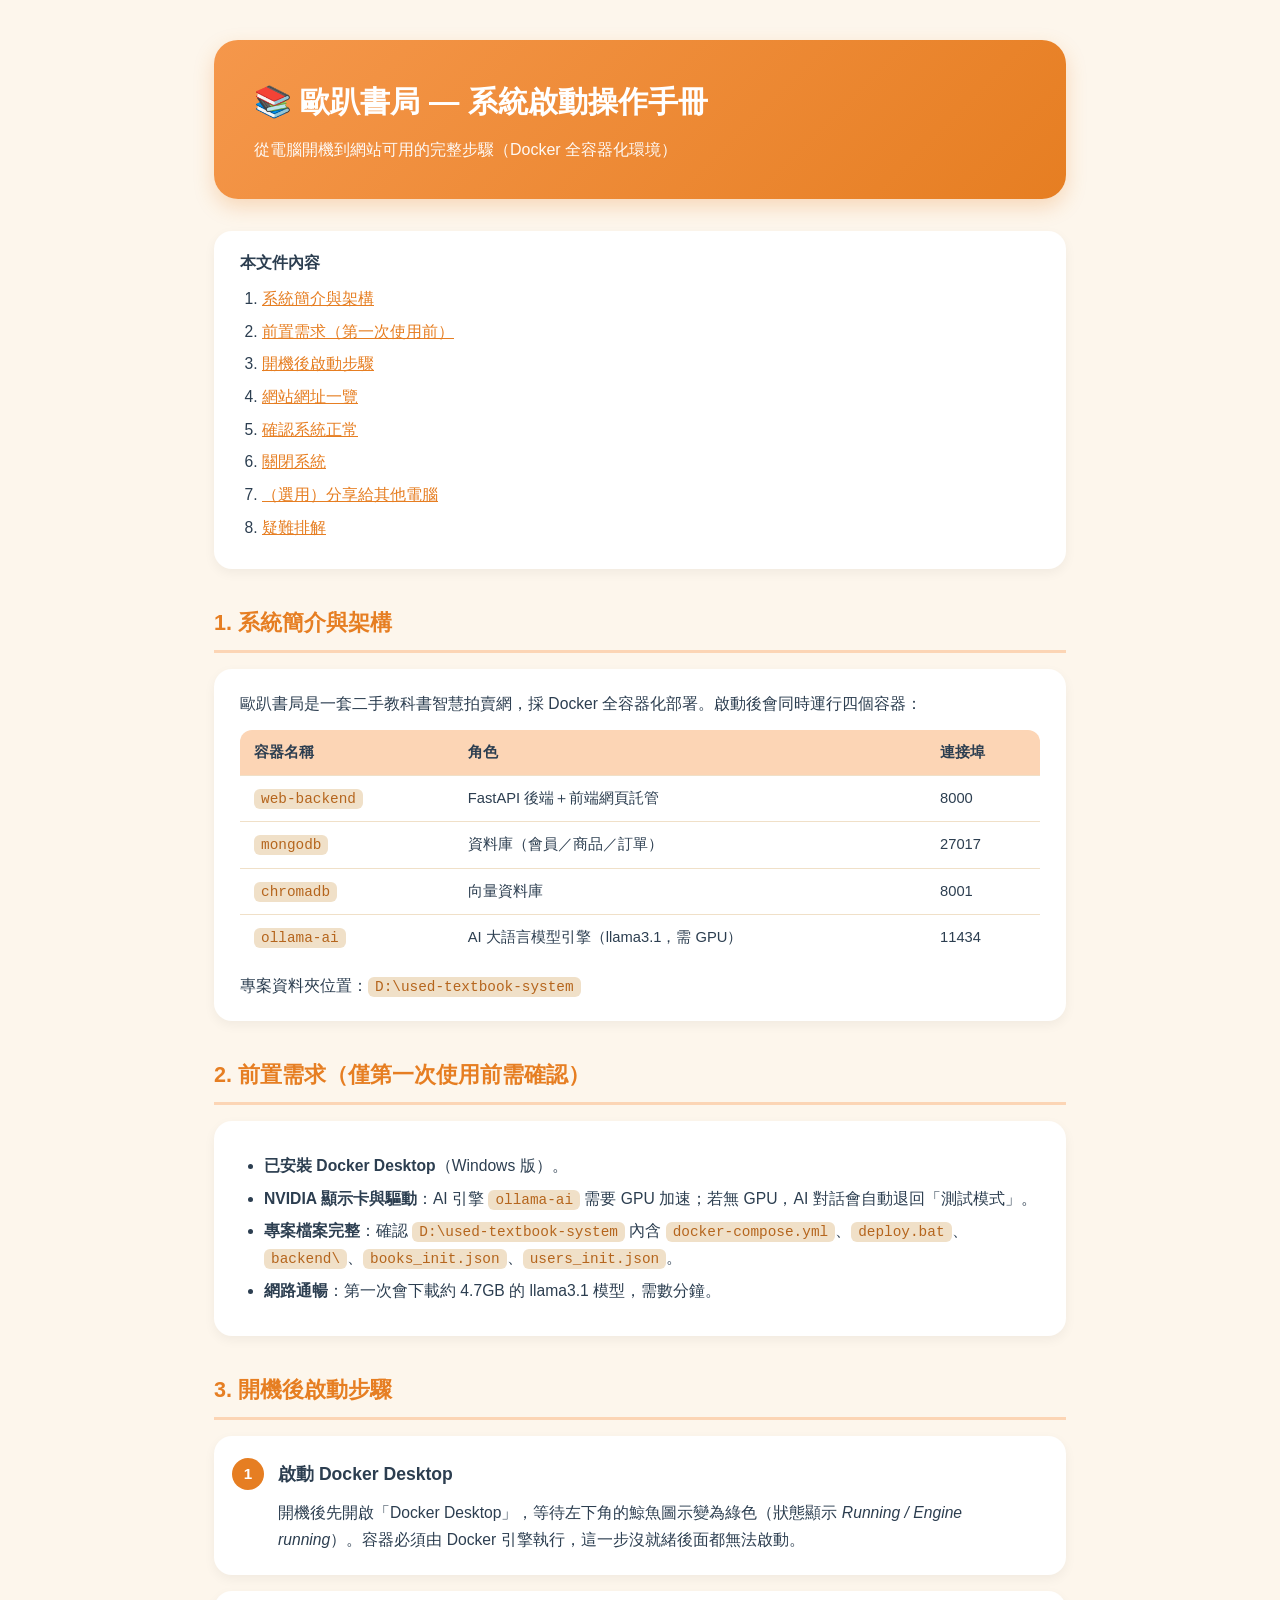
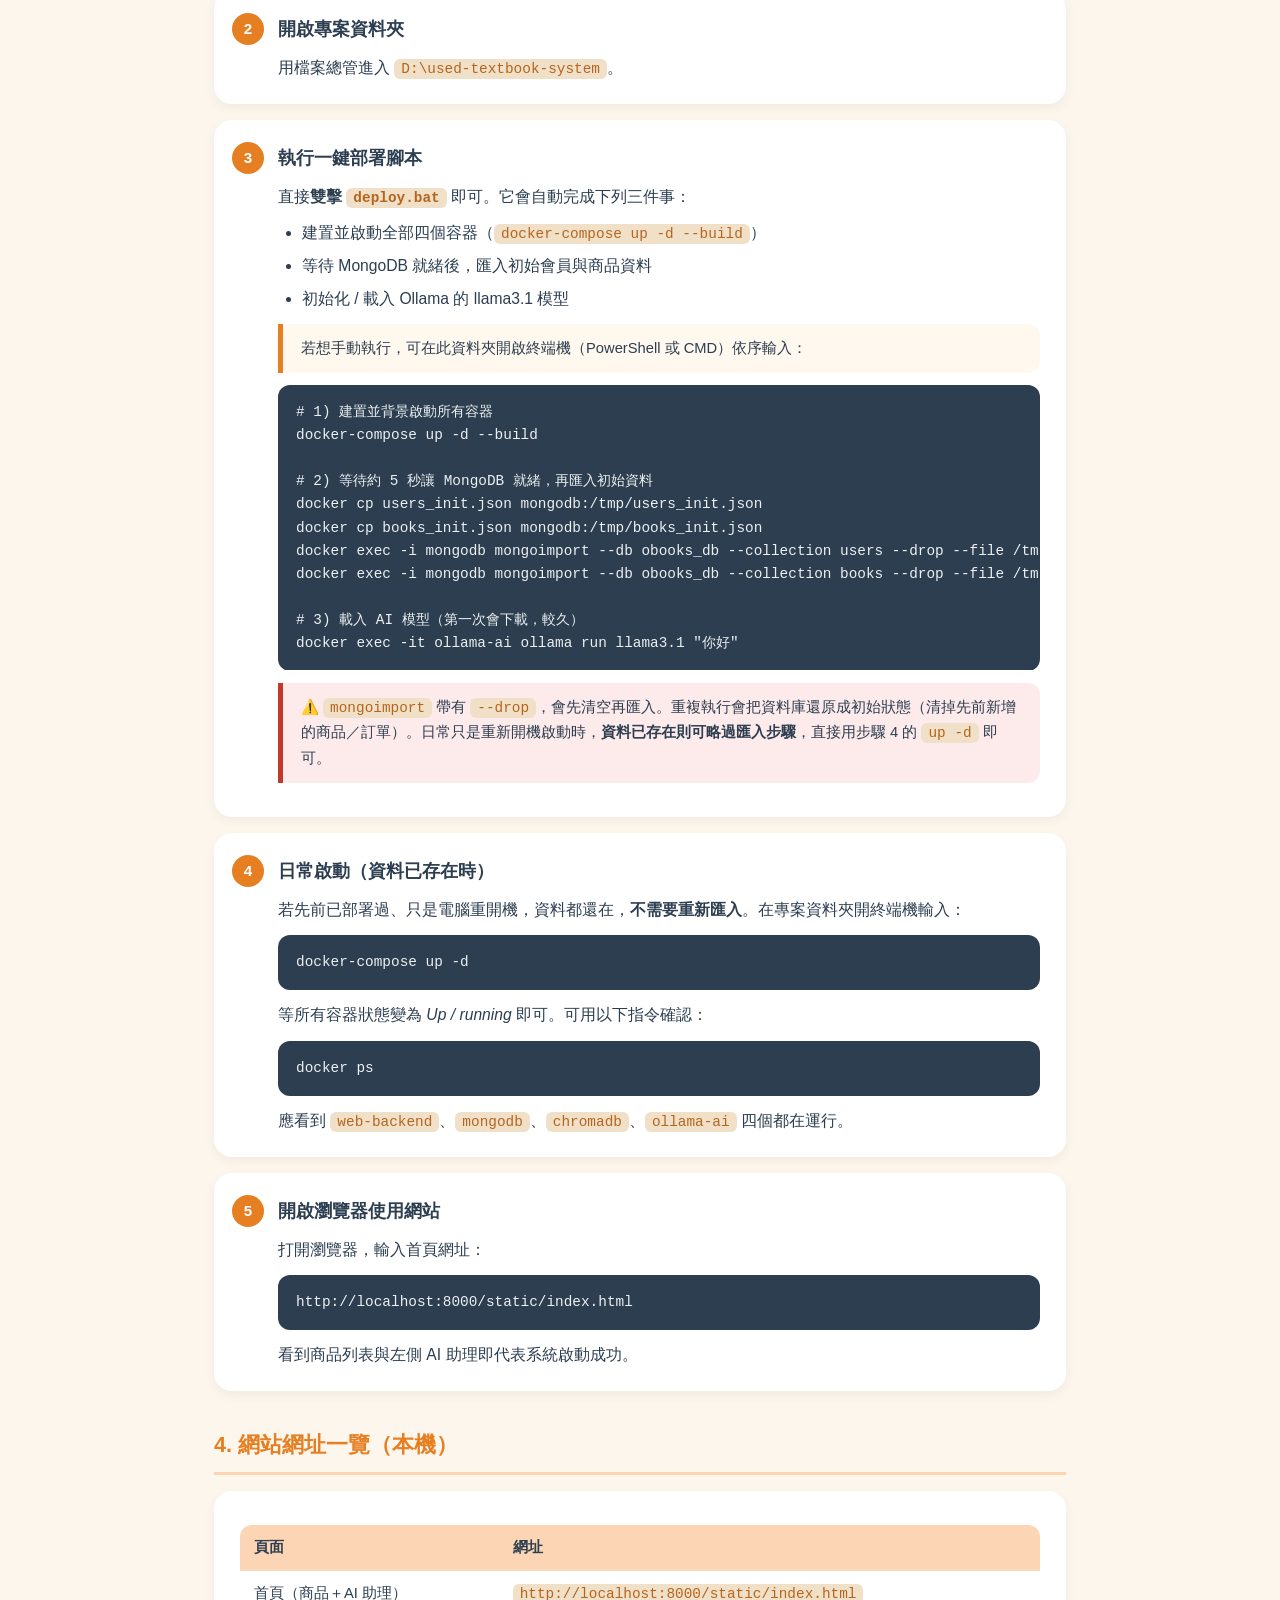
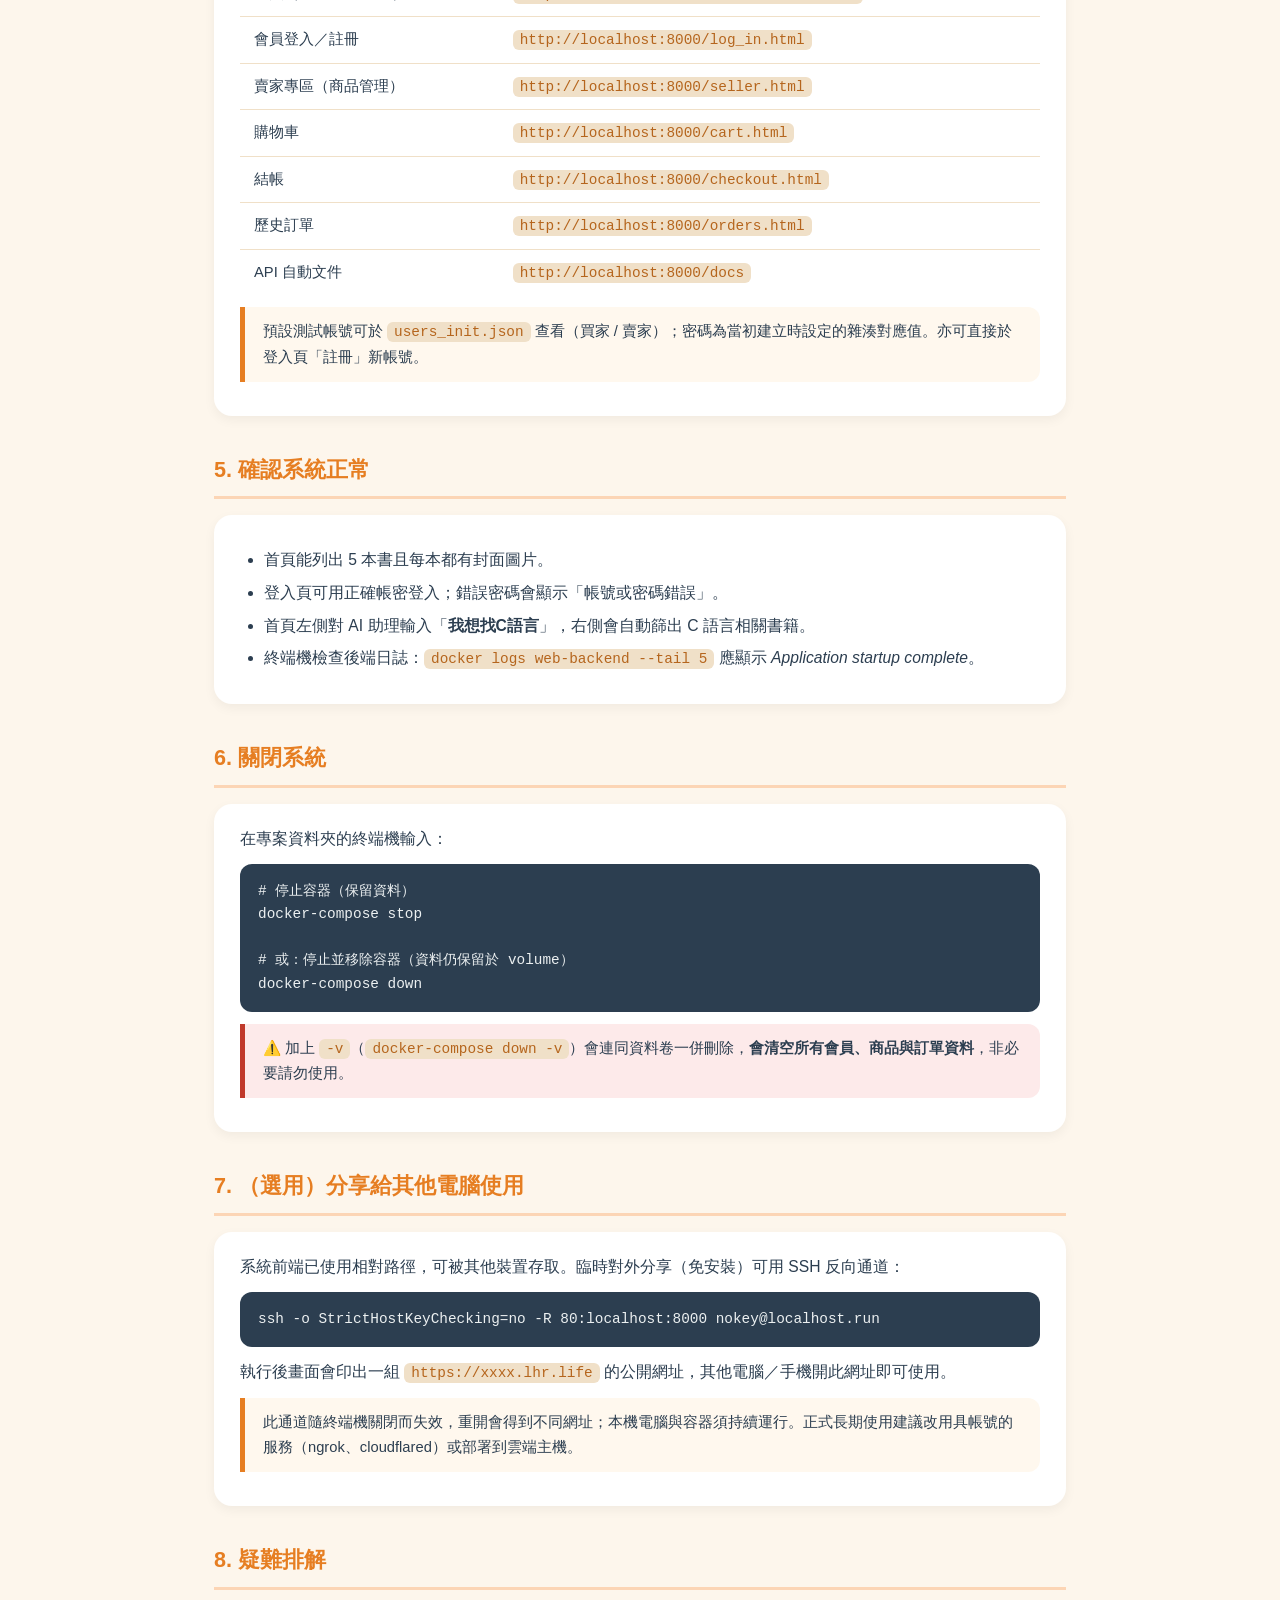
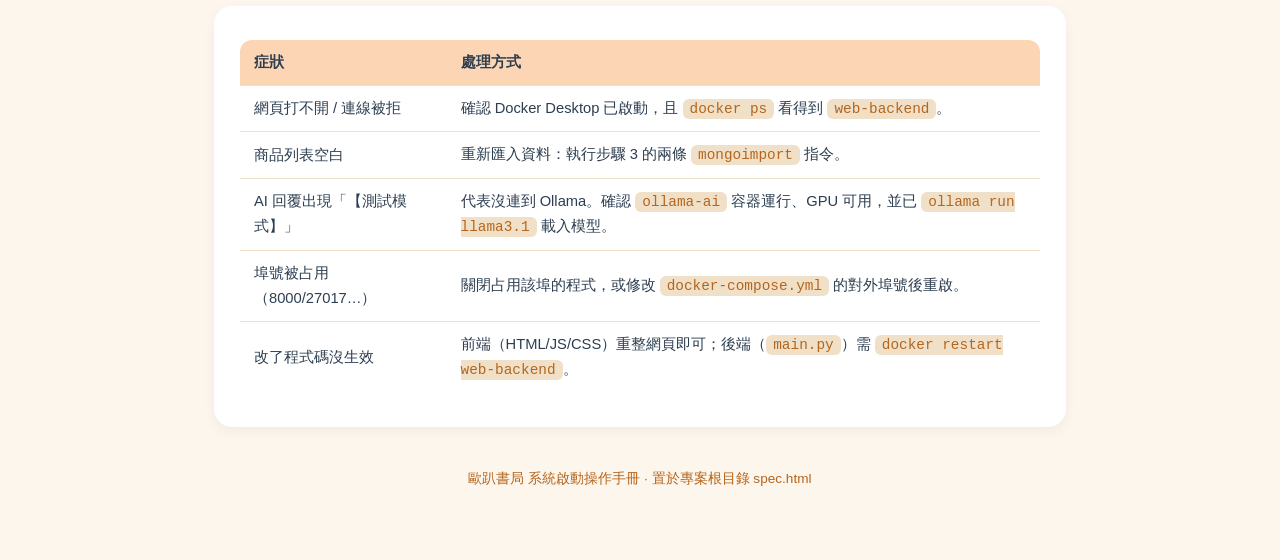
==== spec.html @ 5fd43fd4 "新增系統啟動手冊、程式碼加註解、API 改相對路徑 - spec.html：專案根目錄的系統啟動操作手冊，涵蓋開機後到網站可用的完整步驟、網址一覽、關閉、外網分享與疑難排解 - common.js：A" ====
<!DOCTYPE html>
<html lang="zh-TW">
<head>
  <meta charset="UTF-8">
  <meta name="viewport" content="width=device-width, initial-scale=1.0">
  <title>歐趴書局 - 系統啟動操作手冊</title>
  <style>
    * { box-sizing: border-box; margin: 0; padding: 0; }
    body {
      font-family: "Microsoft JhengHei", "PingFang TC", sans-serif;
      color: #2c3e50; line-height: 1.7; background: #fdf6ec;
      max-width: 900px; margin: 0 auto; padding: 40px 24px 80px;
    }
    header.title {
      background: linear-gradient(135deg, #f5974b, #e67e22);
      color: #fff; border-radius: 24px; padding: 36px 40px; margin-bottom: 32px;
      box-shadow: 0 8px 20px rgba(230,126,34,0.25);
    }
    header.title h1 { font-size: 1.9rem; margin-bottom: 8px; }
    header.title p { opacity: 0.95; font-size: 1rem; }

    h2 {
      font-size: 1.35rem; color: #e67e22; margin: 36px 0 16px;
      padding-bottom: 8px; border-bottom: 3px solid #fcd5b5;
    }
    h3 { font-size: 1.1rem; margin: 20px 0 10px; color: #2c3e50; }
    p, li { font-size: 0.98rem; }
    ul, ol { padding-left: 24px; margin: 10px 0; }
    li { margin-bottom: 6px; }

    .card {
      background: #fff; border-radius: 18px; padding: 22px 26px; margin-bottom: 18px;
      box-shadow: 0 4px 12px rgba(0,0,0,0.05);
    }

    /* 步驟區塊 */
    .step {
      background: #fff; border-radius: 18px; padding: 22px 26px 22px 64px;
      margin-bottom: 16px; position: relative; box-shadow: 0 4px 12px rgba(0,0,0,0.05);
    }
    .step .num {
      position: absolute; left: 18px; top: 22px;
      width: 32px; height: 32px; border-radius: 50%;
      background: #e67e22; color: #fff; font-weight: bold;
      display: flex; align-items: center; justify-content: center; font-size: 0.95rem;
    }
    .step h3 { margin-top: 2px; }

    code {
      background: #f0e0c8; color: #b5651d; padding: 2px 7px;
      border-radius: 6px; font-family: Consolas, monospace; font-size: 0.9rem;
    }
    pre {
      background: #2c3e50; color: #ecf0f1; padding: 16px 18px; border-radius: 12px;
      overflow-x: auto; margin: 12px 0; font-size: 0.9rem; line-height: 1.6;
    }
    pre code { background: none; color: inherit; padding: 0; }

    table { width: 100%; border-collapse: collapse; margin: 12px 0; background: #fff; border-radius: 12px; overflow: hidden; }
    th, td { text-align: left; padding: 10px 14px; border-bottom: 1px solid #f0e0c8; font-size: 0.92rem; }
    th { background: #fcd5b5; color: #2c3e50; }
    tr:last-child td { border-bottom: none; }

    .note {
      background: #fff8ee; border-left: 5px solid #e67e22;
      padding: 12px 18px; border-radius: 0 12px 12px 0; margin: 12px 0; font-size: 0.92rem;
    }
    .warn {
      background: #fdeaea; border-left: 5px solid #c0392b;
      padding: 12px 18px; border-radius: 0 12px 12px 0; margin: 12px 0; font-size: 0.92rem;
    }
    a { color: #e67e22; }
    .toc { background: #fff; border-radius: 18px; padding: 18px 26px; margin-bottom: 28px; box-shadow: 0 4px 12px rgba(0,0,0,0.05); }
    .toc ol { padding-left: 22px; }
    footer { text-align: center; color: #b5651d; font-size: 0.85rem; margin-top: 40px; }
  </style>
</head>
<body>

  <header class="title">
    <h1>📚 歐趴書局 — 系統啟動操作手冊</h1>
    <p>從電腦開機到網站可用的完整步驟（Docker 全容器化環境）</p>
  </header>

  <!-- 目錄 -->
  <nav class="toc">
    <strong>本文件內容</strong>
    <ol>
      <li><a href="#intro">系統簡介與架構</a></li>
      <li><a href="#prereq">前置需求（第一次使用前）</a></li>
      <li><a href="#startup">開機後啟動步驟</a></li>
      <li><a href="#urls">網站網址一覽</a></li>
      <li><a href="#verify">確認系統正常</a></li>
      <li><a href="#shutdown">關閉系統</a></li>
      <li><a href="#external">（選用）分享給其他電腦</a></li>
      <li><a href="#trouble">疑難排解</a></li>
    </ol>
  </nav>

  <!-- 1. 系統簡介 -->
  <h2 id="intro">1. 系統簡介與架構</h2>
  <div class="card">
    <p>歐趴書局是一套二手教科書智慧拍賣網，採 Docker 全容器化部署。啟動後會同時運行四個容器：</p>
    <table>
      <tr><th>容器名稱</th><th>角色</th><th>連接埠</th></tr>
      <tr><td><code>web-backend</code></td><td>FastAPI 後端＋前端網頁託管</td><td>8000</td></tr>
      <tr><td><code>mongodb</code></td><td>資料庫（會員／商品／訂單）</td><td>27017</td></tr>
      <tr><td><code>chromadb</code></td><td>向量資料庫</td><td>8001</td></tr>
      <tr><td><code>ollama-ai</code></td><td>AI 大語言模型引擎（llama3.1，需 GPU）</td><td>11434</td></tr>
    </table>
    <p>專案資料夾位置：<code>D:\used-textbook-system</code></p>
  </div>

  <!-- 2. 前置需求 -->
  <h2 id="prereq">2. 前置需求（僅第一次使用前需確認）</h2>
  <div class="card">
    <ul>
      <li><strong>已安裝 Docker Desktop</strong>（Windows 版）。</li>
      <li><strong>NVIDIA 顯示卡與驅動</strong>：AI 引擎 <code>ollama-ai</code> 需要 GPU 加速；若無 GPU，AI 對話會自動退回「測試模式」。</li>
      <li><strong>專案檔案完整</strong>：確認 <code>D:\used-textbook-system</code> 內含 <code>docker-compose.yml</code>、<code>deploy.bat</code>、<code>backend\</code>、<code>books_init.json</code>、<code>users_init.json</code>。</li>
      <li><strong>網路通暢</strong>：第一次會下載約 4.7GB 的 llama3.1 模型，需數分鐘。</li>
    </ul>
  </div>

  <!-- 3. 開機後啟動步驟 -->
  <h2 id="startup">3. 開機後啟動步驟</h2>

  <div class="step">
    <div class="num">1</div>
    <h3>啟動 Docker Desktop</h3>
    <p>開機後先開啟「Docker Desktop」，等待左下角的鯨魚圖示變為綠色（狀態顯示 <em>Running / Engine running</em>）。容器必須由 Docker 引擎執行，這一步沒就緒後面都無法啟動。</p>
  </div>

  <div class="step">
    <div class="num">2</div>
    <h3>開啟專案資料夾</h3>
    <p>用檔案總管進入 <code>D:\used-textbook-system</code>。</p>
  </div>

  <div class="step">
    <div class="num">3</div>
    <h3>執行一鍵部署腳本</h3>
    <p>直接<strong>雙擊 <code>deploy.bat</code></strong> 即可。它會自動完成下列三件事：</p>
    <ul>
      <li>建置並啟動全部四個容器（<code>docker-compose up -d --build</code>）</li>
      <li>等待 MongoDB 就緒後，匯入初始會員與商品資料</li>
      <li>初始化 / 載入 Ollama 的 llama3.1 模型</li>
    </ul>
    <p class="note">若想手動執行，可在此資料夾開啟終端機（PowerShell 或 CMD）依序輸入：</p>
    <pre><code># 1) 建置並背景啟動所有容器
docker-compose up -d --build

# 2) 等待約 5 秒讓 MongoDB 就緒，再匯入初始資料
docker cp users_init.json mongodb:/tmp/users_init.json
docker cp books_init.json mongodb:/tmp/books_init.json
docker exec -i mongodb mongoimport --db obooks_db --collection users --drop --file /tmp/users_init.json --jsonArray
docker exec -i mongodb mongoimport --db obooks_db --collection books --drop --file /tmp/books_init.json --jsonArray

# 3) 載入 AI 模型（第一次會下載，較久）
docker exec -it ollama-ai ollama run llama3.1 "你好"</code></pre>
    <p class="warn">⚠️ <code>mongoimport</code> 帶有 <code>--drop</code>，會先清空再匯入。重複執行會把資料庫還原成初始狀態（清掉先前新增的商品／訂單）。日常只是重新開機啟動時，<strong>資料已存在則可略過匯入步驟</strong>，直接用步驟 4 的 <code>up -d</code> 即可。</p>
  </div>

  <div class="step">
    <div class="num">4</div>
    <h3>日常啟動（資料已存在時）</h3>
    <p>若先前已部署過、只是電腦重開機，資料都還在，<strong>不需要重新匯入</strong>。在專案資料夾開終端機輸入：</p>
    <pre><code>docker-compose up -d</code></pre>
    <p>等所有容器狀態變為 <em>Up / running</em> 即可。可用以下指令確認：</p>
    <pre><code>docker ps</code></pre>
    <p>應看到 <code>web-backend</code>、<code>mongodb</code>、<code>chromadb</code>、<code>ollama-ai</code> 四個都在運行。</p>
  </div>

  <div class="step">
    <div class="num">5</div>
    <h3>開啟瀏覽器使用網站</h3>
    <p>打開瀏覽器，輸入首頁網址：</p>
    <pre><code>http://localhost:8000/static/index.html</code></pre>
    <p>看到商品列表與左側 AI 助理即代表系統啟動成功。</p>
  </div>

  <!-- 4. 網址一覽 -->
  <h2 id="urls">4. 網站網址一覽（本機）</h2>
  <div class="card">
    <table>
      <tr><th>頁面</th><th>網址</th></tr>
      <tr><td>首頁（商品＋AI 助理）</td><td><code>http://localhost:8000/static/index.html</code></td></tr>
      <tr><td>會員登入／註冊</td><td><code>http://localhost:8000/log_in.html</code></td></tr>
      <tr><td>賣家專區（商品管理）</td><td><code>http://localhost:8000/seller.html</code></td></tr>
      <tr><td>購物車</td><td><code>http://localhost:8000/cart.html</code></td></tr>
      <tr><td>結帳</td><td><code>http://localhost:8000/checkout.html</code></td></tr>
      <tr><td>歷史訂單</td><td><code>http://localhost:8000/orders.html</code></td></tr>
      <tr><td>API 自動文件</td><td><code>http://localhost:8000/docs</code></td></tr>
    </table>
    <p class="note">預設測試帳號可於 <code>users_init.json</code> 查看（買家 / 賣家）；密碼為當初建立時設定的雜湊對應值。亦可直接於登入頁「註冊」新帳號。</p>
  </div>

  <!-- 5. 確認系統正常 -->
  <h2 id="verify">5. 確認系統正常</h2>
  <div class="card">
    <ul>
      <li>首頁能列出 5 本書且每本都有封面圖片。</li>
      <li>登入頁可用正確帳密登入；錯誤密碼會顯示「帳號或密碼錯誤」。</li>
      <li>首頁左側對 AI 助理輸入「<strong>我想找C語言</strong>」，右側會自動篩出 C 語言相關書籍。</li>
      <li>終端機檢查後端日誌：<code>docker logs web-backend --tail 5</code> 應顯示 <em>Application startup complete</em>。</li>
    </ul>
  </div>

  <!-- 6. 關閉系統 -->
  <h2 id="shutdown">6. 關閉系統</h2>
  <div class="card">
    <p>在專案資料夾的終端機輸入：</p>
    <pre><code># 停止容器（保留資料）
docker-compose stop

# 或：停止並移除容器（資料仍保留於 volume）
docker-compose down</code></pre>
    <p class="warn">⚠️ 加上 <code>-v</code>（<code>docker-compose down -v</code>）會連同資料卷一併刪除，<strong>會清空所有會員、商品與訂單資料</strong>，非必要請勿使用。</p>
  </div>

  <!-- 7. 外網分享 -->
  <h2 id="external">7. （選用）分享給其他電腦使用</h2>
  <div class="card">
    <p>系統前端已使用相對路徑，可被其他裝置存取。臨時對外分享（免安裝）可用 SSH 反向通道：</p>
    <pre><code>ssh -o StrictHostKeyChecking=no -R 80:localhost:8000 nokey@localhost.run</code></pre>
    <p>執行後畫面會印出一組 <code>https://xxxx.lhr.life</code> 的公開網址，其他電腦／手機開此網址即可使用。</p>
    <p class="note">此通道隨終端機關閉而失效，重開會得到不同網址；本機電腦與容器須持續運行。正式長期使用建議改用具帳號的服務（ngrok、cloudflared）或部署到雲端主機。</p>
  </div>

  <!-- 8. 疑難排解 -->
  <h2 id="trouble">8. 疑難排解</h2>
  <div class="card">
    <table>
      <tr><th>症狀</th><th>處理方式</th></tr>
      <tr><td>網頁打不開 / 連線被拒</td><td>確認 Docker Desktop 已啟動，且 <code>docker ps</code> 看得到 <code>web-backend</code>。</td></tr>
      <tr><td>商品列表空白</td><td>重新匯入資料：執行步驟 3 的兩條 <code>mongoimport</code> 指令。</td></tr>
      <tr><td>AI 回覆出現「【測試模式】」</td><td>代表沒連到 Ollama。確認 <code>ollama-ai</code> 容器運行、GPU 可用，並已 <code>ollama run llama3.1</code> 載入模型。</td></tr>
      <tr><td>埠號被占用（8000/27017…）</td><td>關閉占用該埠的程式，或修改 <code>docker-compose.yml</code> 的對外埠號後重啟。</td></tr>
      <tr><td>改了程式碼沒生效</td><td>前端（HTML/JS/CSS）重整網頁即可；後端（<code>main.py</code>）需 <code>docker restart web-backend</code>。</td></tr>
    </table>
  </div>

  <footer>歐趴書局 系統啟動操作手冊 · 置於專案根目錄 spec.html</footer>

</body>
</html>
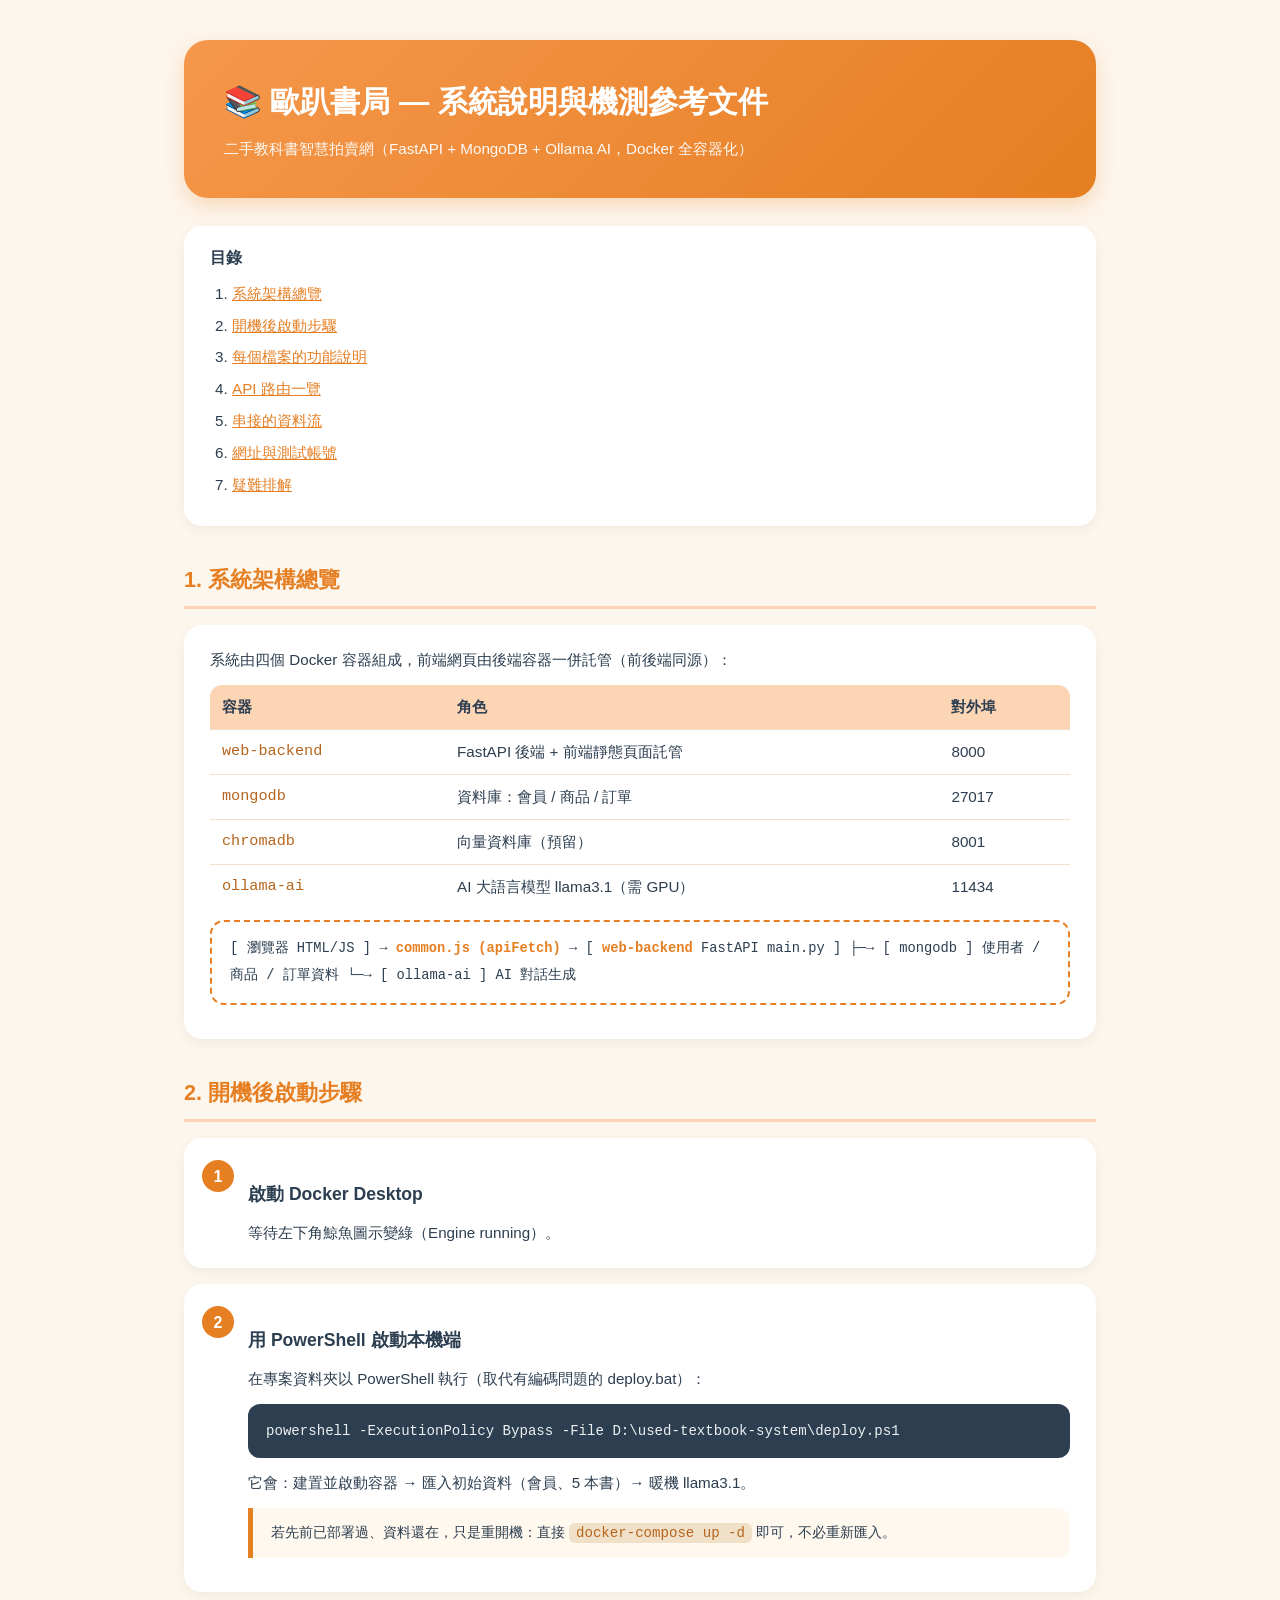
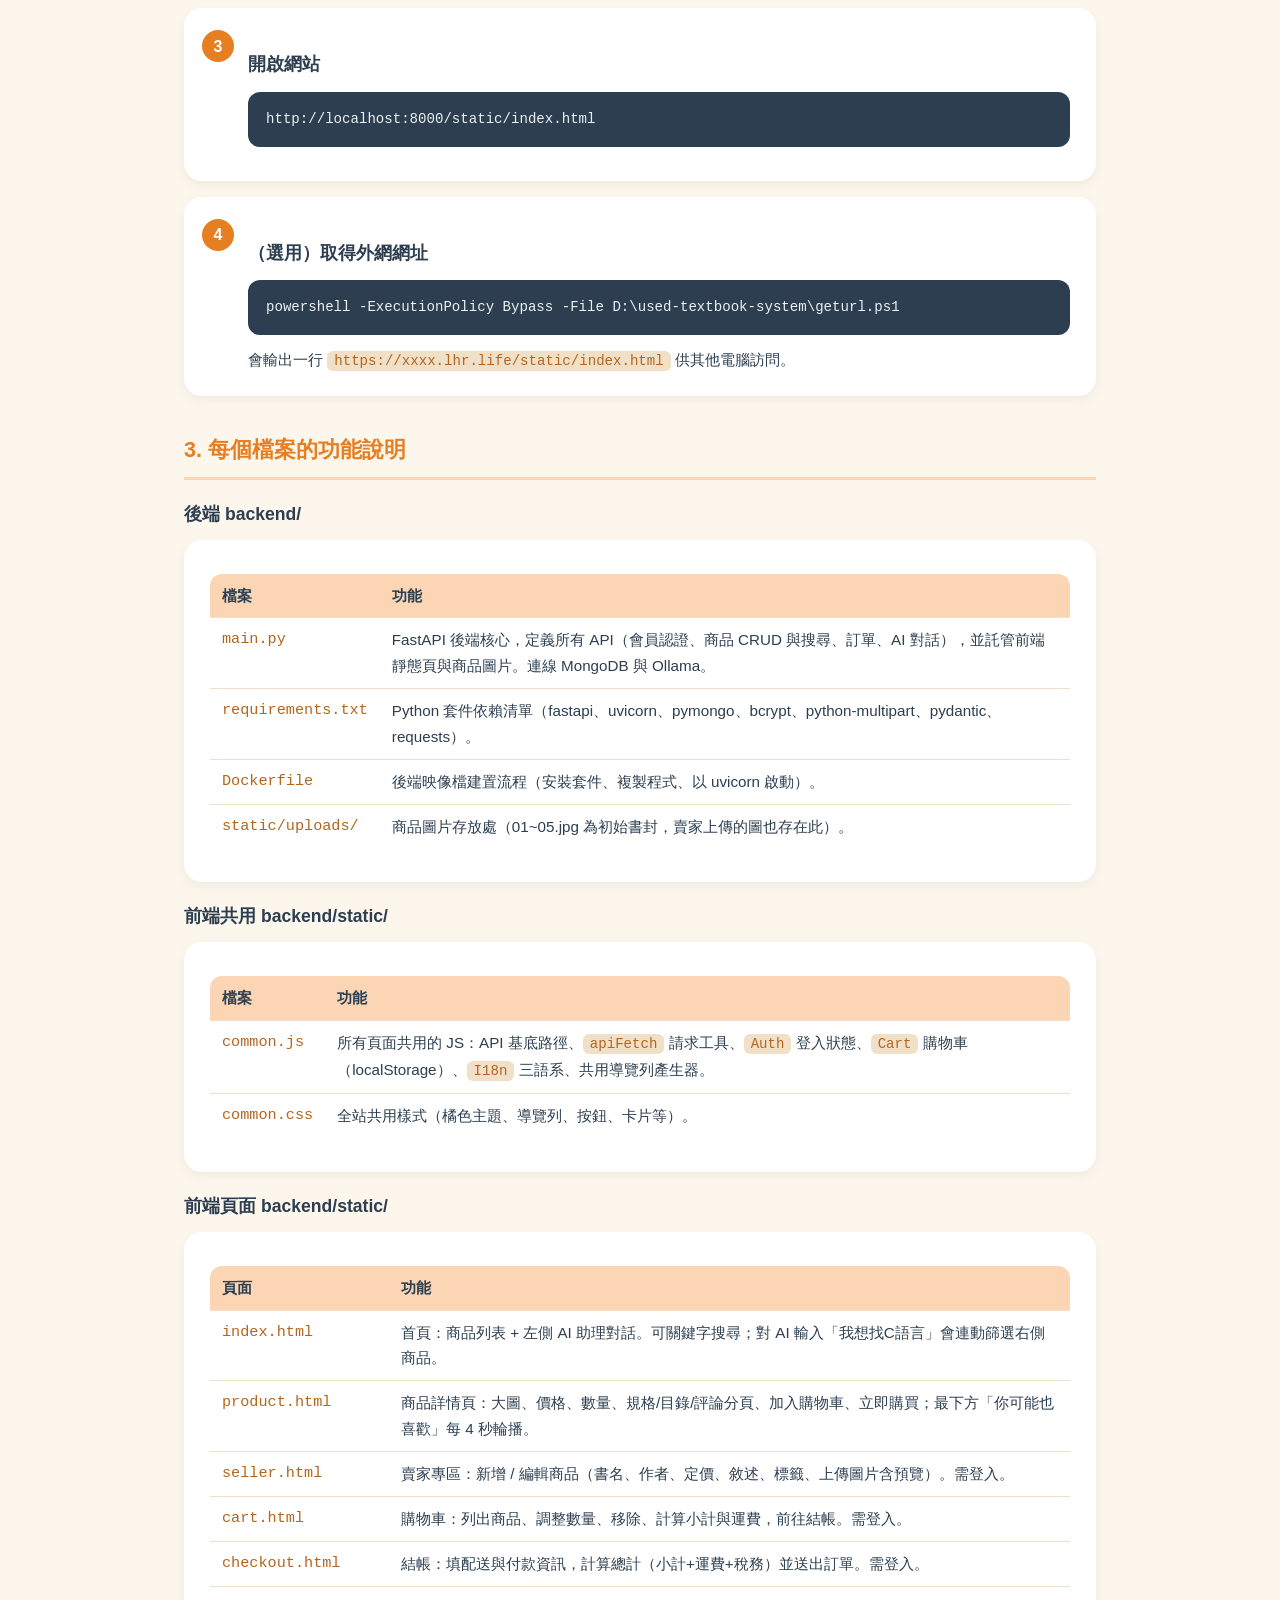
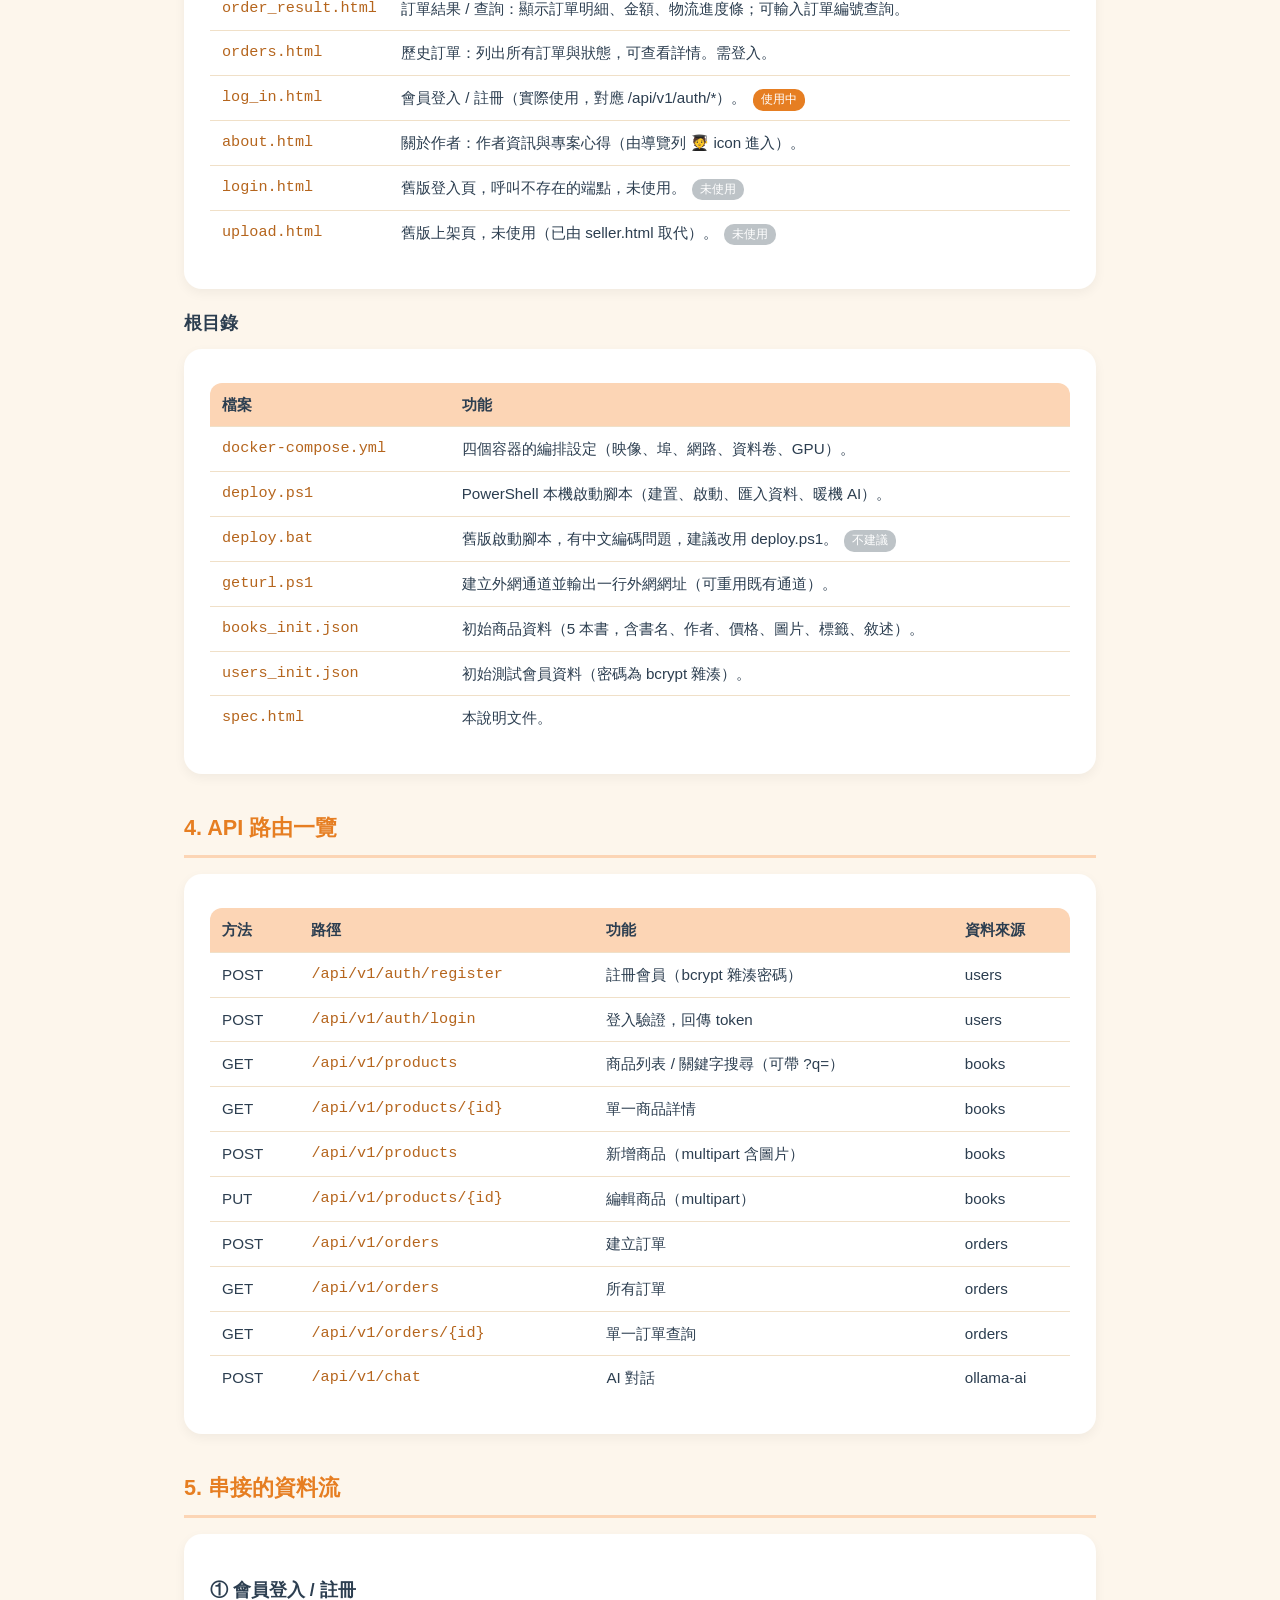
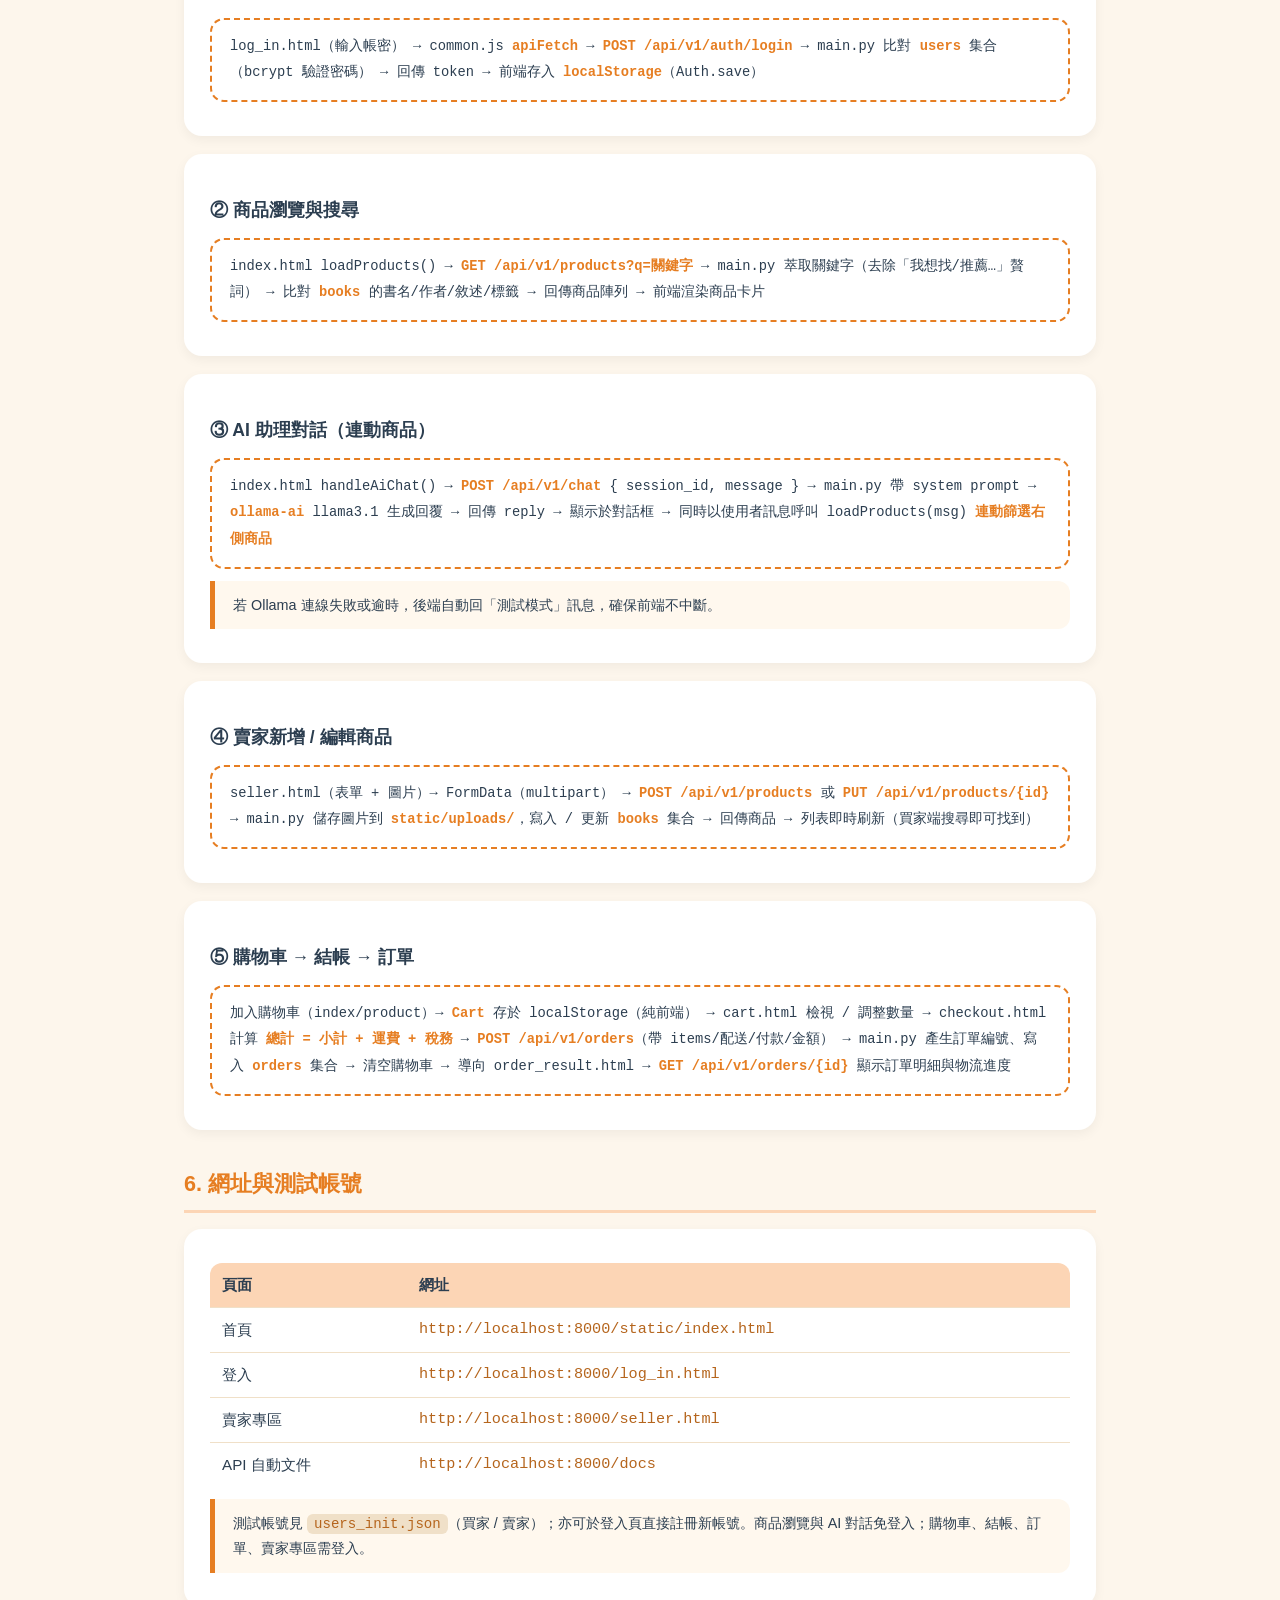
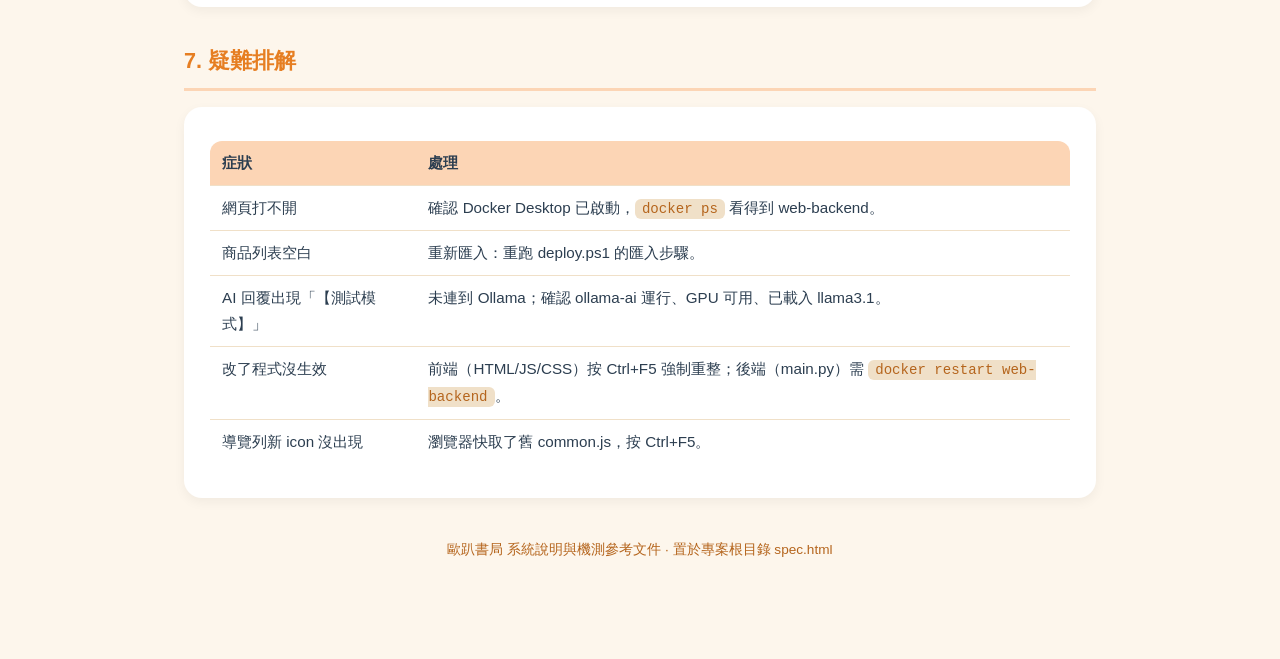
==== commit 9e186279: "報告完上傳" ====
--- a/spec.html
+++ b/spec.html
@@ -3,244 +3,254 @@
 <head>
   <meta charset="UTF-8">
   <meta name="viewport" content="width=device-width, initial-scale=1.0">
-  <title>歐趴書局 - 系統啟動操作手冊</title>
+  <title>歐趴書局 - 系統說明與機測參考文件</title>
   <style>
     * { box-sizing: border-box; margin: 0; padding: 0; }
     body {
       font-family: "Microsoft JhengHei", "PingFang TC", sans-serif;
       color: #2c3e50; line-height: 1.7; background: #fdf6ec;
-      max-width: 900px; margin: 0 auto; padding: 40px 24px 80px;
+      max-width: 960px; margin: 0 auto; padding: 40px 24px 80px;
     }
     header.title {
       background: linear-gradient(135deg, #f5974b, #e67e22);
-      color: #fff; border-radius: 24px; padding: 36px 40px; margin-bottom: 32px;
+      color: #fff; border-radius: 24px; padding: 36px 40px; margin-bottom: 28px;
       box-shadow: 0 8px 20px rgba(230,126,34,0.25);
     }
     header.title h1 { font-size: 1.9rem; margin-bottom: 8px; }
-    header.title p { opacity: 0.95; font-size: 1rem; }
-
-    h2 {
-      font-size: 1.35rem; color: #e67e22; margin: 36px 0 16px;
-      padding-bottom: 8px; border-bottom: 3px solid #fcd5b5;
-    }
+    header.title p { opacity: 0.95; }
+
+    h2 { font-size: 1.35rem; color: #e67e22; margin: 36px 0 16px; padding-bottom: 8px; border-bottom: 3px solid #fcd5b5; }
     h3 { font-size: 1.1rem; margin: 20px 0 10px; color: #2c3e50; }
-    p, li { font-size: 0.98rem; }
+    p, li, td, th { font-size: 0.95rem; }
     ul, ol { padding-left: 24px; margin: 10px 0; }
     li { margin-bottom: 6px; }
 
-    .card {
-      background: #fff; border-radius: 18px; padding: 22px 26px; margin-bottom: 18px;
-      box-shadow: 0 4px 12px rgba(0,0,0,0.05);
-    }
-
-    /* 步驟區塊 */
-    .step {
-      background: #fff; border-radius: 18px; padding: 22px 26px 22px 64px;
-      margin-bottom: 16px; position: relative; box-shadow: 0 4px 12px rgba(0,0,0,0.05);
-    }
-    .step .num {
-      position: absolute; left: 18px; top: 22px;
-      width: 32px; height: 32px; border-radius: 50%;
-      background: #e67e22; color: #fff; font-weight: bold;
-      display: flex; align-items: center; justify-content: center; font-size: 0.95rem;
-    }
-    .step h3 { margin-top: 2px; }
-
-    code {
-      background: #f0e0c8; color: #b5651d; padding: 2px 7px;
-      border-radius: 6px; font-family: Consolas, monospace; font-size: 0.9rem;
-    }
-    pre {
-      background: #2c3e50; color: #ecf0f1; padding: 16px 18px; border-radius: 12px;
-      overflow-x: auto; margin: 12px 0; font-size: 0.9rem; line-height: 1.6;
-    }
+    .card { background: #fff; border-radius: 18px; padding: 22px 26px; margin-bottom: 18px; box-shadow: 0 4px 12px rgba(0,0,0,0.05); }
+    .step { background: #fff; border-radius: 18px; padding: 22px 26px 22px 64px; margin-bottom: 16px; position: relative; box-shadow: 0 4px 12px rgba(0,0,0,0.05); }
+    .step .num { position: absolute; left: 18px; top: 22px; width: 32px; height: 32px; border-radius: 50%; background: #e67e22; color: #fff; font-weight: bold; display: flex; align-items: center; justify-content: center; }
+
+    code { background: #f0e0c8; color: #b5651d; padding: 2px 7px; border-radius: 6px; font-family: Consolas, monospace; font-size: 0.88rem; }
+    pre { background: #2c3e50; color: #ecf0f1; padding: 16px 18px; border-radius: 12px; overflow-x: auto; margin: 12px 0; font-size: 0.88rem; line-height: 1.6; }
     pre code { background: none; color: inherit; padding: 0; }
 
     table { width: 100%; border-collapse: collapse; margin: 12px 0; background: #fff; border-radius: 12px; overflow: hidden; }
-    th, td { text-align: left; padding: 10px 14px; border-bottom: 1px solid #f0e0c8; font-size: 0.92rem; }
+    th, td { text-align: left; padding: 9px 12px; border-bottom: 1px solid #f0e0c8; vertical-align: top; }
     th { background: #fcd5b5; color: #2c3e50; }
     tr:last-child td { border-bottom: none; }
-
-    .note {
-      background: #fff8ee; border-left: 5px solid #e67e22;
-      padding: 12px 18px; border-radius: 0 12px 12px 0; margin: 12px 0; font-size: 0.92rem;
-    }
-    .warn {
-      background: #fdeaea; border-left: 5px solid #c0392b;
-      padding: 12px 18px; border-radius: 0 12px 12px 0; margin: 12px 0; font-size: 0.92rem;
-    }
+    td.f { white-space: nowrap; font-family: Consolas, monospace; color: #b5651d; }
+
+    .note { background: #fff8ee; border-left: 5px solid #e67e22; padding: 12px 18px; border-radius: 0 12px 12px 0; margin: 12px 0; font-size: 0.9rem; }
+    .warn { background: #fdeaea; border-left: 5px solid #c0392b; padding: 12px 18px; border-radius: 0 12px 12px 0; margin: 12px 0; font-size: 0.9rem; }
+    .flow { background: #fff; border: 2px dashed #e67e22; border-radius: 14px; padding: 14px 18px; margin: 12px 0; font-family: Consolas, monospace; font-size: 0.86rem; line-height: 1.9; color: #2c3e50; overflow-x: auto; }
+    .flow b { color: #e67e22; }
     a { color: #e67e22; }
     .toc { background: #fff; border-radius: 18px; padding: 18px 26px; margin-bottom: 28px; box-shadow: 0 4px 12px rgba(0,0,0,0.05); }
     .toc ol { padding-left: 22px; }
+    .tag { display:inline-block; background:#e67e22; color:#fff; font-size:0.72rem; padding:1px 8px; border-radius:10px; margin-left:6px; }
+    .tag.gray { background:#bdc3c7; color:#fff; }
     footer { text-align: center; color: #b5651d; font-size: 0.85rem; margin-top: 40px; }
   </style>
 </head>
 <body>
 
   <header class="title">
-    <h1>📚 歐趴書局 — 系統啟動操作手冊</h1>
-    <p>從電腦開機到網站可用的完整步驟（Docker 全容器化環境）</p>
+    <h1>📚 歐趴書局 — 系統說明與機測參考文件</h1>
+    <p>二手教科書智慧拍賣網（FastAPI + MongoDB + Ollama AI，Docker 全容器化）</p>
   </header>
 
-  <!-- 目錄 -->
   <nav class="toc">
-    <strong>本文件內容</strong>
+    <strong>目錄</strong>
     <ol>
-      <li><a href="#intro">系統簡介與架構</a></li>
-      <li><a href="#prereq">前置需求（第一次使用前）</a></li>
+      <li><a href="#arch">系統架構總覽</a></li>
       <li><a href="#startup">開機後啟動步驟</a></li>
-      <li><a href="#urls">網站網址一覽</a></li>
-      <li><a href="#verify">確認系統正常</a></li>
-      <li><a href="#shutdown">關閉系統</a></li>
-      <li><a href="#external">（選用）分享給其他電腦</a></li>
+      <li><a href="#files">每個檔案的功能說明</a></li>
+      <li><a href="#api">API 路由一覽</a></li>
+      <li><a href="#flow">串接的資料流</a></li>
+      <li><a href="#urls">網址與測試帳號</a></li>
       <li><a href="#trouble">疑難排解</a></li>
     </ol>
   </nav>
 
-  <!-- 1. 系統簡介 -->
-  <h2 id="intro">1. 系統簡介與架構</h2>
-  <div class="card">
-    <p>歐趴書局是一套二手教科書智慧拍賣網，採 Docker 全容器化部署。啟動後會同時運行四個容器：</p>
+  <!-- 1. 架構 -->
+  <h2 id="arch">1. 系統架構總覽</h2>
+  <div class="card">
+    <p>系統由四個 Docker 容器組成，前端網頁由後端容器一併託管（前後端同源）：</p>
     <table>
-      <tr><th>容器名稱</th><th>角色</th><th>連接埠</th></tr>
-      <tr><td><code>web-backend</code></td><td>FastAPI 後端＋前端網頁託管</td><td>8000</td></tr>
-      <tr><td><code>mongodb</code></td><td>資料庫（會員／商品／訂單）</td><td>27017</td></tr>
-      <tr><td><code>chromadb</code></td><td>向量資料庫</td><td>8001</td></tr>
-      <tr><td><code>ollama-ai</code></td><td>AI 大語言模型引擎（llama3.1，需 GPU）</td><td>11434</td></tr>
+      <tr><th>容器</th><th>角色</th><th>對外埠</th></tr>
+      <tr><td class="f">web-backend</td><td>FastAPI 後端 + 前端靜態頁面託管</td><td>8000</td></tr>
+      <tr><td class="f">mongodb</td><td>資料庫：會員 / 商品 / 訂單</td><td>27017</td></tr>
+      <tr><td class="f">chromadb</td><td>向量資料庫（預留）</td><td>8001</td></tr>
+      <tr><td class="f">ollama-ai</td><td>AI 大語言模型 llama3.1（需 GPU）</td><td>11434</td></tr>
     </table>
-    <p>專案資料夾位置：<code>D:\used-textbook-system</code></p>
-  </div>
-
-  <!-- 2. 前置需求 -->
-  <h2 id="prereq">2. 前置需求（僅第一次使用前需確認）</h2>
-  <div class="card">
-    <ul>
-      <li><strong>已安裝 Docker Desktop</strong>（Windows 版）。</li>
-      <li><strong>NVIDIA 顯示卡與驅動</strong>：AI 引擎 <code>ollama-ai</code> 需要 GPU 加速；若無 GPU，AI 對話會自動退回「測試模式」。</li>
-      <li><strong>專案檔案完整</strong>：確認 <code>D:\used-textbook-system</code> 內含 <code>docker-compose.yml</code>、<code>deploy.bat</code>、<code>backend\</code>、<code>books_init.json</code>、<code>users_init.json</code>。</li>
-      <li><strong>網路通暢</strong>：第一次會下載約 4.7GB 的 llama3.1 模型，需數分鐘。</li>
-    </ul>
-  </div>
-
-  <!-- 3. 開機後啟動步驟 -->
-  <h2 id="startup">3. 開機後啟動步驟</h2>
-
-  <div class="step">
-    <div class="num">1</div>
-    <h3>啟動 Docker Desktop</h3>
-    <p>開機後先開啟「Docker Desktop」，等待左下角的鯨魚圖示變為綠色（狀態顯示 <em>Running / Engine running</em>）。容器必須由 Docker 引擎執行，這一步沒就緒後面都無法啟動。</p>
-  </div>
-
-  <div class="step">
-    <div class="num">2</div>
-    <h3>開啟專案資料夾</h3>
-    <p>用檔案總管進入 <code>D:\used-textbook-system</code>。</p>
-  </div>
-
-  <div class="step">
-    <div class="num">3</div>
-    <h3>執行一鍵部署腳本</h3>
-    <p>直接<strong>雙擊 <code>deploy.bat</code></strong> 即可。它會自動完成下列三件事：</p>
-    <ul>
-      <li>建置並啟動全部四個容器（<code>docker-compose up -d --build</code>）</li>
-      <li>等待 MongoDB 就緒後，匯入初始會員與商品資料</li>
-      <li>初始化 / 載入 Ollama 的 llama3.1 模型</li>
-    </ul>
-    <p class="note">若想手動執行，可在此資料夾開啟終端機（PowerShell 或 CMD）依序輸入：</p>
-    <pre><code># 1) 建置並背景啟動所有容器
-docker-compose up -d --build
-
-# 2) 等待約 5 秒讓 MongoDB 就緒，再匯入初始資料
-docker cp users_init.json mongodb:/tmp/users_init.json
-docker cp books_init.json mongodb:/tmp/books_init.json
-docker exec -i mongodb mongoimport --db obooks_db --collection users --drop --file /tmp/users_init.json --jsonArray
-docker exec -i mongodb mongoimport --db obooks_db --collection books --drop --file /tmp/books_init.json --jsonArray
-
-# 3) 載入 AI 模型（第一次會下載，較久）
-docker exec -it ollama-ai ollama run llama3.1 "你好"</code></pre>
-    <p class="warn">⚠️ <code>mongoimport</code> 帶有 <code>--drop</code>，會先清空再匯入。重複執行會把資料庫還原成初始狀態（清掉先前新增的商品／訂單）。日常只是重新開機啟動時，<strong>資料已存在則可略過匯入步驟</strong>，直接用步驟 4 的 <code>up -d</code> 即可。</p>
-  </div>
-
-  <div class="step">
-    <div class="num">4</div>
-    <h3>日常啟動（資料已存在時）</h3>
-    <p>若先前已部署過、只是電腦重開機，資料都還在，<strong>不需要重新匯入</strong>。在專案資料夾開終端機輸入：</p>
-    <pre><code>docker-compose up -d</code></pre>
-    <p>等所有容器狀態變為 <em>Up / running</em> 即可。可用以下指令確認：</p>
-    <pre><code>docker ps</code></pre>
-    <p>應看到 <code>web-backend</code>、<code>mongodb</code>、<code>chromadb</code>、<code>ollama-ai</code> 四個都在運行。</p>
-  </div>
-
-  <div class="step">
-    <div class="num">5</div>
-    <h3>開啟瀏覽器使用網站</h3>
-    <p>打開瀏覽器，輸入首頁網址：</p>
-    <pre><code>http://localhost:8000/static/index.html</code></pre>
-    <p>看到商品列表與左側 AI 助理即代表系統啟動成功。</p>
-  </div>
-
-  <!-- 4. 網址一覽 -->
-  <h2 id="urls">4. 網站網址一覽（本機）</h2>
+    <div class="flow">
+[ 瀏覽器 HTML/JS ] → <b>common.js (apiFetch)</b> → [ <b>web-backend</b> FastAPI main.py ]
+      ├─→ [ mongodb ]  使用者 / 商品 / 訂單資料
+      └─→ [ ollama-ai ] AI 對話生成
+    </div>
+  </div>
+
+  <!-- 2. 啟動 -->
+  <h2 id="startup">2. 開機後啟動步驟</h2>
+  <div class="step"><div class="num">1</div><h3>啟動 Docker Desktop</h3><p>等待左下角鯨魚圖示變綠（Engine running）。</p></div>
+  <div class="step"><div class="num">2</div><h3>用 PowerShell 啟動本機端</h3>
+    <p>在專案資料夾以 PowerShell 執行（取代有編碼問題的 deploy.bat）：</p>
+    <pre><code>powershell -ExecutionPolicy Bypass -File D:\used-textbook-system\deploy.ps1</code></pre>
+    <p>它會：建置並啟動容器 → 匯入初始資料（會員、5 本書）→ 暖機 llama3.1。</p>
+    <p class="note">若先前已部署過、資料還在，只是重開機：直接 <code>docker-compose up -d</code> 即可，不必重新匯入。</p>
+  </div>
+  <div class="step"><div class="num">3</div><h3>開啟網站</h3><pre><code>http://localhost:8000/static/index.html</code></pre></div>
+  <div class="step"><div class="num">4</div><h3>（選用）取得外網網址</h3>
+    <pre><code>powershell -ExecutionPolicy Bypass -File D:\used-textbook-system\geturl.ps1</code></pre>
+    <p>會輸出一行 <code>https://xxxx.lhr.life/static/index.html</code> 供其他電腦訪問。</p>
+  </div>
+
+  <!-- 3. 檔案功能 -->
+  <h2 id="files">3. 每個檔案的功能說明</h2>
+
+  <h3>後端 backend/</h3>
+  <div class="card"><table>
+    <tr><th>檔案</th><th>功能</th></tr>
+    <tr><td class="f">main.py</td><td>FastAPI 後端核心，定義所有 API（會員認證、商品 CRUD 與搜尋、訂單、AI 對話），並託管前端靜態頁與商品圖片。連線 MongoDB 與 Ollama。</td></tr>
+    <tr><td class="f">requirements.txt</td><td>Python 套件依賴清單（fastapi、uvicorn、pymongo、bcrypt、python-multipart、pydantic、requests）。</td></tr>
+    <tr><td class="f">Dockerfile</td><td>後端映像檔建置流程（安裝套件、複製程式、以 uvicorn 啟動）。</td></tr>
+    <tr><td class="f">static/uploads/</td><td>商品圖片存放處（01~05.jpg 為初始書封，賣家上傳的圖也存在此）。</td></tr>
+  </table></div>
+
+  <h3>前端共用 backend/static/</h3>
+  <div class="card"><table>
+    <tr><th>檔案</th><th>功能</th></tr>
+    <tr><td class="f">common.js</td><td>所有頁面共用的 JS：API 基底路徑、<code>apiFetch</code> 請求工具、<code>Auth</code> 登入狀態、<code>Cart</code> 購物車（localStorage）、<code>I18n</code> 三語系、共用導覽列產生器。</td></tr>
+    <tr><td class="f">common.css</td><td>全站共用樣式（橘色主題、導覽列、按鈕、卡片等）。</td></tr>
+  </table></div>
+
+  <h3>前端頁面 backend/static/</h3>
+  <div class="card"><table>
+    <tr><th>頁面</th><th>功能</th></tr>
+    <tr><td class="f">index.html</td><td>首頁：商品列表 + 左側 AI 助理對話。可關鍵字搜尋；對 AI 輸入「我想找C語言」會連動篩選右側商品。</td></tr>
+    <tr><td class="f">product.html</td><td>商品詳情頁：大圖、價格、數量、規格/目錄/評論分頁、加入購物車、立即購買；最下方「你可能也喜歡」每 4 秒輪播。</td></tr>
+    <tr><td class="f">seller.html</td><td>賣家專區：新增 / 編輯商品（書名、作者、定價、敘述、標籤、上傳圖片含預覽）。需登入。</td></tr>
+    <tr><td class="f">cart.html</td><td>購物車：列出商品、調整數量、移除、計算小計與運費，前往結帳。需登入。</td></tr>
+    <tr><td class="f">checkout.html</td><td>結帳：填配送與付款資訊，計算總計（小計+運費+稅務）並送出訂單。需登入。</td></tr>
+    <tr><td class="f">order_result.html</td><td>訂單結果 / 查詢：顯示訂單明細、金額、物流進度條；可輸入訂單編號查詢。</td></tr>
+    <tr><td class="f">orders.html</td><td>歷史訂單：列出所有訂單與狀態，可查看詳情。需登入。</td></tr>
+    <tr><td class="f">log_in.html</td><td>會員登入 / 註冊（實際使用，對應 /api/v1/auth/*）。<span class="tag">使用中</span></td></tr>
+    <tr><td class="f">about.html</td><td>關於作者：作者資訊與專案心得（由導覽列 🧑‍🎓 icon 進入）。</td></tr>
+    <tr><td class="f">login.html</td><td>舊版登入頁，呼叫不存在的端點，未使用。<span class="tag gray">未使用</span></td></tr>
+    <tr><td class="f">upload.html</td><td>舊版上架頁，未使用（已由 seller.html 取代）。<span class="tag gray">未使用</span></td></tr>
+  </table></div>
+
+  <h3>根目錄</h3>
+  <div class="card"><table>
+    <tr><th>檔案</th><th>功能</th></tr>
+    <tr><td class="f">docker-compose.yml</td><td>四個容器的編排設定（映像、埠、網路、資料卷、GPU）。</td></tr>
+    <tr><td class="f">deploy.ps1</td><td>PowerShell 本機啟動腳本（建置、啟動、匯入資料、暖機 AI）。</td></tr>
+    <tr><td class="f">deploy.bat</td><td>舊版啟動腳本，有中文編碼問題，建議改用 deploy.ps1。<span class="tag gray">不建議</span></td></tr>
+    <tr><td class="f">geturl.ps1</td><td>建立外網通道並輸出一行外網網址（可重用既有通道）。</td></tr>
+    <tr><td class="f">books_init.json</td><td>初始商品資料（5 本書，含書名、作者、價格、圖片、標籤、敘述）。</td></tr>
+    <tr><td class="f">users_init.json</td><td>初始測試會員資料（密碼為 bcrypt 雜湊）。</td></tr>
+    <tr><td class="f">spec.html</td><td>本說明文件。</td></tr>
+  </table></div>
+
+  <!-- 4. API -->
+  <h2 id="api">4. API 路由一覽</h2>
+  <div class="card"><table>
+    <tr><th>方法</th><th>路徑</th><th>功能</th><th>資料來源</th></tr>
+    <tr><td>POST</td><td class="f">/api/v1/auth/register</td><td>註冊會員（bcrypt 雜湊密碼）</td><td>users</td></tr>
+    <tr><td>POST</td><td class="f">/api/v1/auth/login</td><td>登入驗證，回傳 token</td><td>users</td></tr>
+    <tr><td>GET</td><td class="f">/api/v1/products</td><td>商品列表 / 關鍵字搜尋（可帶 ?q=）</td><td>books</td></tr>
+    <tr><td>GET</td><td class="f">/api/v1/products/{id}</td><td>單一商品詳情</td><td>books</td></tr>
+    <tr><td>POST</td><td class="f">/api/v1/products</td><td>新增商品（multipart 含圖片）</td><td>books</td></tr>
+    <tr><td>PUT</td><td class="f">/api/v1/products/{id}</td><td>編輯商品（multipart）</td><td>books</td></tr>
+    <tr><td>POST</td><td class="f">/api/v1/orders</td><td>建立訂單</td><td>orders</td></tr>
+    <tr><td>GET</td><td class="f">/api/v1/orders</td><td>所有訂單</td><td>orders</td></tr>
+    <tr><td>GET</td><td class="f">/api/v1/orders/{id}</td><td>單一訂單查詢</td><td>orders</td></tr>
+    <tr><td>POST</td><td class="f">/api/v1/chat</td><td>AI 對話</td><td>ollama-ai</td></tr>
+  </table></div>
+
+  <!-- 5. 資料流 -->
+  <h2 id="flow">5. 串接的資料流</h2>
+
+  <div class="card">
+    <h3>① 會員登入 / 註冊</h3>
+    <div class="flow">
+log_in.html（輸入帳密）
+  → common.js <b>apiFetch</b> → <b>POST /api/v1/auth/login</b>
+  → main.py 比對 <b>users</b> 集合（bcrypt 驗證密碼）
+  → 回傳 token → 前端存入 <b>localStorage</b>（Auth.save）
+    </div>
+  </div>
+
+  <div class="card">
+    <h3>② 商品瀏覽與搜尋</h3>
+    <div class="flow">
+index.html loadProducts()
+  → <b>GET /api/v1/products?q=關鍵字</b>
+  → main.py 萃取關鍵字（去除「我想找/推薦…」贅詞）
+  → 比對 <b>books</b> 的書名/作者/敘述/標籤
+  → 回傳商品陣列 → 前端渲染商品卡片
+    </div>
+  </div>
+
+  <div class="card">
+    <h3>③ AI 助理對話（連動商品）</h3>
+    <div class="flow">
+index.html handleAiChat()
+  → <b>POST /api/v1/chat</b> { session_id, message }
+  → main.py 帶 system prompt → <b>ollama-ai</b> llama3.1 生成回覆
+  → 回傳 reply → 顯示於對話框
+  → 同時以使用者訊息呼叫 loadProducts(msg) <b>連動篩選右側商品</b>
+    </div>
+    <p class="note">若 Ollama 連線失敗或逾時，後端自動回「測試模式」訊息，確保前端不中斷。</p>
+  </div>
+
+  <div class="card">
+    <h3>④ 賣家新增 / 編輯商品</h3>
+    <div class="flow">
+seller.html（表單 + 圖片）→ FormData（multipart）
+  → <b>POST /api/v1/products</b> 或 <b>PUT /api/v1/products/{id}</b>
+  → main.py 儲存圖片到 <b>static/uploads/</b>，寫入 / 更新 <b>books</b> 集合
+  → 回傳商品 → 列表即時刷新（買家端搜尋即可找到）
+    </div>
+  </div>
+
+  <div class="card">
+    <h3>⑤ 購物車 → 結帳 → 訂單</h3>
+    <div class="flow">
+加入購物車（index/product）→ <b>Cart</b> 存於 localStorage（純前端）
+  → cart.html 檢視 / 調整數量
+  → checkout.html 計算 <b>總計 = 小計 + 運費 + 稅務</b>
+  → <b>POST /api/v1/orders</b>（帶 items/配送/付款/金額）
+  → main.py 產生訂單編號、寫入 <b>orders</b> 集合
+  → 清空購物車 → 導向 order_result.html
+  → <b>GET /api/v1/orders/{id}</b> 顯示訂單明細與物流進度
+    </div>
+  </div>
+
+  <!-- 6. 網址與帳號 -->
+  <h2 id="urls">6. 網址與測試帳號</h2>
   <div class="card">
     <table>
       <tr><th>頁面</th><th>網址</th></tr>
-      <tr><td>首頁（商品＋AI 助理）</td><td><code>http://localhost:8000/static/index.html</code></td></tr>
-      <tr><td>會員登入／註冊</td><td><code>http://localhost:8000/log_in.html</code></td></tr>
-      <tr><td>賣家專區（商品管理）</td><td><code>http://localhost:8000/seller.html</code></td></tr>
-      <tr><td>購物車</td><td><code>http://localhost:8000/cart.html</code></td></tr>
-      <tr><td>結帳</td><td><code>http://localhost:8000/checkout.html</code></td></tr>
-      <tr><td>歷史訂單</td><td><code>http://localhost:8000/orders.html</code></td></tr>
-      <tr><td>API 自動文件</td><td><code>http://localhost:8000/docs</code></td></tr>
+      <tr><td>首頁</td><td class="f">http://localhost:8000/static/index.html</td></tr>
+      <tr><td>登入</td><td class="f">http://localhost:8000/log_in.html</td></tr>
+      <tr><td>賣家專區</td><td class="f">http://localhost:8000/seller.html</td></tr>
+      <tr><td>API 自動文件</td><td class="f">http://localhost:8000/docs</td></tr>
     </table>
-    <p class="note">預設測試帳號可於 <code>users_init.json</code> 查看（買家 / 賣家）；密碼為當初建立時設定的雜湊對應值。亦可直接於登入頁「註冊」新帳號。</p>
-  </div>
-
-  <!-- 5. 確認系統正常 -->
-  <h2 id="verify">5. 確認系統正常</h2>
-  <div class="card">
-    <ul>
-      <li>首頁能列出 5 本書且每本都有封面圖片。</li>
-      <li>登入頁可用正確帳密登入；錯誤密碼會顯示「帳號或密碼錯誤」。</li>
-      <li>首頁左側對 AI 助理輸入「<strong>我想找C語言</strong>」，右側會自動篩出 C 語言相關書籍。</li>
-      <li>終端機檢查後端日誌：<code>docker logs web-backend --tail 5</code> 應顯示 <em>Application startup complete</em>。</li>
-    </ul>
-  </div>
-
-  <!-- 6. 關閉系統 -->
-  <h2 id="shutdown">6. 關閉系統</h2>
-  <div class="card">
-    <p>在專案資料夾的終端機輸入：</p>
-    <pre><code># 停止容器（保留資料）
-docker-compose stop
-
-# 或：停止並移除容器（資料仍保留於 volume）
-docker-compose down</code></pre>
-    <p class="warn">⚠️ 加上 <code>-v</code>（<code>docker-compose down -v</code>）會連同資料卷一併刪除，<strong>會清空所有會員、商品與訂單資料</strong>，非必要請勿使用。</p>
-  </div>
-
-  <!-- 7. 外網分享 -->
-  <h2 id="external">7. （選用）分享給其他電腦使用</h2>
-  <div class="card">
-    <p>系統前端已使用相對路徑，可被其他裝置存取。臨時對外分享（免安裝）可用 SSH 反向通道：</p>
-    <pre><code>ssh -o StrictHostKeyChecking=no -R 80:localhost:8000 nokey@localhost.run</code></pre>
-    <p>執行後畫面會印出一組 <code>https://xxxx.lhr.life</code> 的公開網址，其他電腦／手機開此網址即可使用。</p>
-    <p class="note">此通道隨終端機關閉而失效，重開會得到不同網址；本機電腦與容器須持續運行。正式長期使用建議改用具帳號的服務（ngrok、cloudflared）或部署到雲端主機。</p>
-  </div>
-
-  <!-- 8. 疑難排解 -->
-  <h2 id="trouble">8. 疑難排解</h2>
-  <div class="card">
-    <table>
-      <tr><th>症狀</th><th>處理方式</th></tr>
-      <tr><td>網頁打不開 / 連線被拒</td><td>確認 Docker Desktop 已啟動，且 <code>docker ps</code> 看得到 <code>web-backend</code>。</td></tr>
-      <tr><td>商品列表空白</td><td>重新匯入資料：執行步驟 3 的兩條 <code>mongoimport</code> 指令。</td></tr>
-      <tr><td>AI 回覆出現「【測試模式】」</td><td>代表沒連到 Ollama。確認 <code>ollama-ai</code> 容器運行、GPU 可用，並已 <code>ollama run llama3.1</code> 載入模型。</td></tr>
-      <tr><td>埠號被占用（8000/27017…）</td><td>關閉占用該埠的程式，或修改 <code>docker-compose.yml</code> 的對外埠號後重啟。</td></tr>
-      <tr><td>改了程式碼沒生效</td><td>前端（HTML/JS/CSS）重整網頁即可；後端（<code>main.py</code>）需 <code>docker restart web-backend</code>。</td></tr>
-    </table>
-  </div>
-
-  <footer>歐趴書局 系統啟動操作手冊 · 置於專案根目錄 spec.html</footer>
+    <p class="note">測試帳號見 <code>users_init.json</code>（買家 / 賣家）；亦可於登入頁直接註冊新帳號。商品瀏覽與 AI 對話免登入；購物車、結帳、訂單、賣家專區需登入。</p>
+  </div>
+
+  <!-- 7. 疑難排解 -->
+  <h2 id="trouble">7. 疑難排解</h2>
+  <div class="card"><table>
+    <tr><th>症狀</th><th>處理</th></tr>
+    <tr><td>網頁打不開</td><td>確認 Docker Desktop 已啟動，<code>docker ps</code> 看得到 web-backend。</td></tr>
+    <tr><td>商品列表空白</td><td>重新匯入：重跑 deploy.ps1 的匯入步驟。</td></tr>
+    <tr><td>AI 回覆出現「【測試模式】」</td><td>未連到 Ollama；確認 ollama-ai 運行、GPU 可用、已載入 llama3.1。</td></tr>
+    <tr><td>改了程式沒生效</td><td>前端（HTML/JS/CSS）按 Ctrl+F5 強制重整；後端（main.py）需 <code>docker restart web-backend</code>。</td></tr>
+    <tr><td>導覽列新 icon 沒出現</td><td>瀏覽器快取了舊 common.js，按 Ctrl+F5。</td></tr>
+  </table></div>
+
+  <footer>歐趴書局 系統說明與機測參考文件 · 置於專案根目錄 spec.html</footer>
 
 </body>
 </html>
